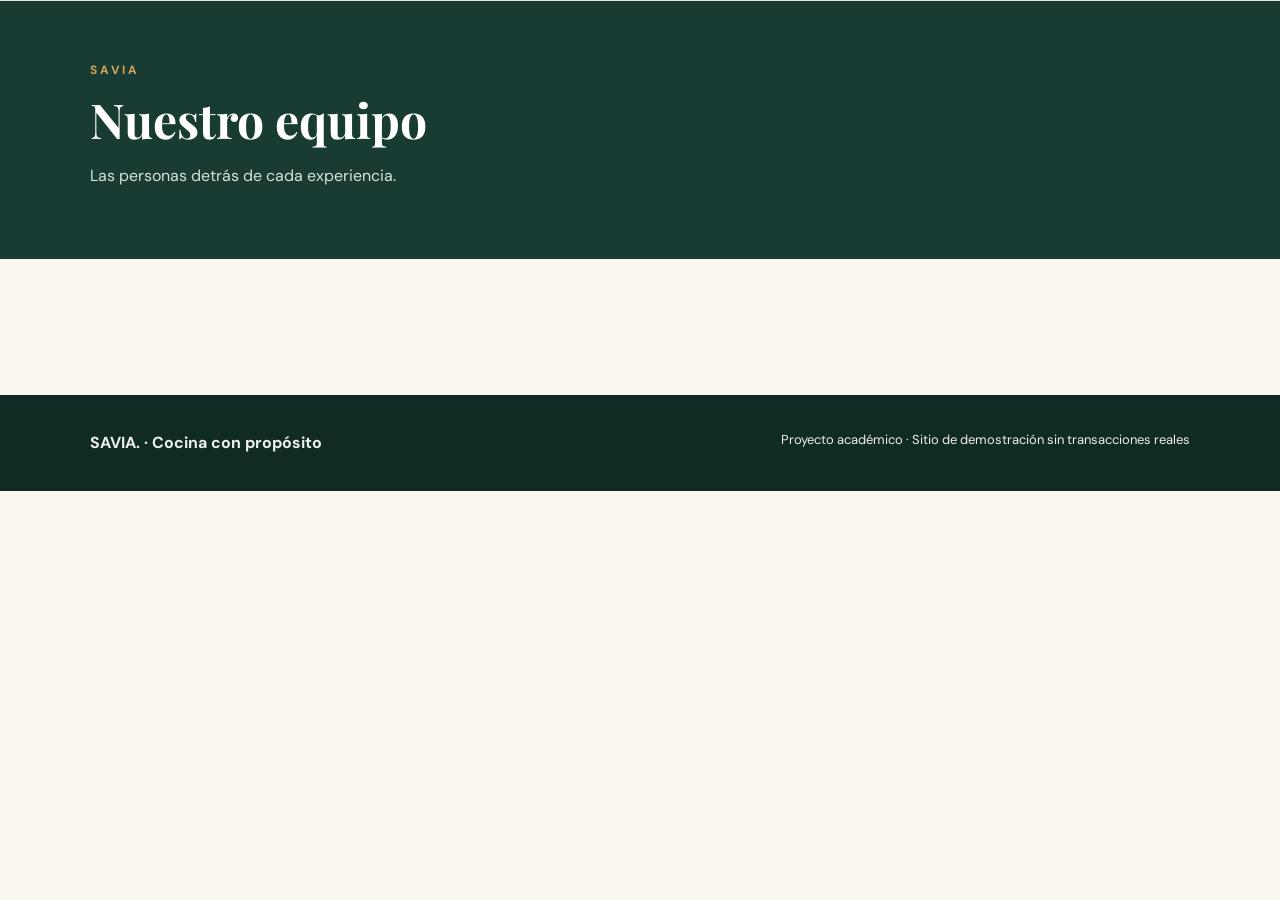
==== pages/equipo.html @ 051cf6fc "Initial commit" ====
<!doctype html>
<html lang="es">
  <head>
    <meta charset="utf-8" />
    <meta content="width=device-width, initial-scale=1.0" name="viewport" />
    <title>SAVIA | Nuestro equipo</title>
    <link href="../css/styles.css" rel="stylesheet" />
  </head>
  <body>
    <header class="site-header">
      <!-- Espacio de trabajo: está pendiente de implementación. -->
    </header>

    <section class="page-hero">
      <div class="container">
        <span class="eyebrow"> SAVIA </span>
        <h1>Nuestro equipo</h1>
        <p>Las personas detr&aacute;s de cada experiencia.</p>
      </div>
    </section>
    <main class="section container">
      <!-- Espacio de trabajo: esta página está pendiente de implementación. -->
    </main>
    <footer class="site-footer">
      <div class="container footer-inner">
        <strong> SAVIA. &middot; Cocina con prop&oacute;sito </strong>
        <p>
          Proyecto acad&eacute;mico &middot; Sitio de demostraci&oacute;n sin
          transacciones reales
        </p>
      </div>
    </footer>
  </body>
</html>
---- css/styles.css ----
@import url("https://fonts.googleapis.com/css2?family=DM+Sans:wght@400;500;600;700&family=Playfair+Display:wght@600;700&display=swap");
:root {
  --forest: #183c33;
  --cream: #faf7f0;
  --gold: #d7a45b;
  --ink: #27352f;
  --mute: #5f6963;
}
* {
  box-sizing: border-box;
}
body {
  margin: 0;
  background: var(--cream);
  color: var(--ink);
  font-family: "DM Sans", Arial, sans-serif;
  line-height: 1.6;
}
h1,
h2,
h3 {
  font-family: "Playfair Display", Georgia, serif;
  line-height: 1.15;
}
a {
  color: inherit;
  text-decoration: none;
}
img {
  display: block;
  max-width: 100%;
}
.container {
  width: min(1100px, calc(100% - 40px));
  margin-inline: auto;
}
.site-header {
  background: #fff;
  border-bottom: 1px solid #e8e7df;
}
.nav-inner {
  display: flex;
  align-items: center;
  justify-content: space-between;
  gap: 24px;
  min-height: 78px;
}
.logo {
  font-family: Georgia, serif;
  font-size: 29px;
  font-weight: bold;
  letter-spacing: 3px;
  color: var(--forest);
}
.nav-links {
  display: flex;
  align-items: center;
  gap: 23px;
  flex-wrap: wrap;
}
.nav-links a {
  font-size: 14px;
  font-weight: 700;
}
.nav-links a:hover,
.nav-links a[aria-current="page"] {
  color: #a17034;
}
.hero {
  background: var(--forest);
  color: white;
}
.hero-grid {
  display: grid;
  grid-template-columns: 1.1fr 0.9fr;
  gap: 40px;
  align-items: center;
  min-height: 440px;
  padding-block: 55px;
}
.hero h1 {
  font-size: clamp(36px, 5vw, 65px);
  margin: 10px 0 20px;
}
.hero p {
  max-width: 540px;
  color: #dce6df;
}
.hero img {
  width: 100%;
  border-radius: 18px;
  box-shadow: 0 18px 45px #071f183d;
}
.eyebrow {
  text-transform: uppercase;
  letter-spacing: 3px;
  font-size: 12px;
  font-weight: 700;
  color: var(--gold);
}
.btn {
  display: inline-block;
  background: var(--gold);
  color: #21372d;
  padding: 12px 25px;
  border-radius: 4px;
  font-weight: 700;
  margin-top: 10px;
}
.btn:hover {
  filter: brightness(0.93);
}
.section {
  padding-block: 68px;
}
.section h2 {
  font-size: 36px;
  margin: 0 0 15px;
}
.muted {
  color: var(--mute);
}
.feature-layout {
  display: flex;
  flex-direction: column;
  gap: 24px;
  margin-top: 30px;
}
.tile {
  background: white;
  border-radius: 14px;
  overflow: hidden;
  box-shadow: 0 5px 25px #173b2d13;
  flex: 1;
}
.tile img {
  height: 190px;
  width: 100%;
  object-fit: cover;
}
.tile-copy {
  padding: 23px;
}
.tile h3 {
  font-size: 24px;
  margin: 0 0 10px;
}
.tile p {
  margin: 0;
}
.statement {
  background: #ecf1e9;
  padding: 26px;
  border-left: 5px solid var(--gold);
  border-radius: 5px;
  margin-top: 38px;
}
.statement p {
  margin: 0;
}
.statement-title {
  font-size: 19px;
  font-weight: 700;
  color: var(--forest);
}
.section-heading {
  max-width: 690px;
}
.site-footer {
  background: #102b24;
  color: #eee;
  padding: 35px 0;
}
.footer-inner {
  display: flex;
  justify-content: space-between;
  gap: 20px;
  flex-wrap: wrap;
}
.footer-inner p {
  margin: 0;
  font-size: 13px;
}
.page-hero {
  background: var(--forest);
  color: white;
  padding: 55px 0;
}
.page-hero h1 {
  font-size: 48px;
  margin: 10px 0;
}
.page-hero p {
  max-width: 650px;
  color: #d5e4db;
}
.page-grid {
  display: grid;
  grid-template-columns: repeat(3, minmax(0, 1fr));
  gap: 24px;
  margin-top: 28px;
}
.page-grid .tile img {
  height: 185px;
}
.cta {
  padding: 22px;
  margin-top: 30px;
  background: #edf1ea;
  border-radius: 10px;
  font-weight: 600;
}
@media (max-width: 760px) {
  .nav-inner {
    align-items: flex-start;
    flex-direction: column;
    padding-block: 18px;
  }
  .nav-links {
    gap: 12px;
  }
  .hero-grid {
    grid-template-columns: 1fr;
  }
  .feature-layout {
    display: flex;
    flex-direction: column;
  }
  .page-grid {
    display: grid;
    grid-template-columns: 1fr;
  }
  .hero h1 {
    font-size: 39px;
  }
  .page-hero h1 {
    font-size: 37px;
  }
}
.card-highlight {
  border: 2px solid #d7a45b;
}

#hero-action {
  background: #bd4d58;
}
@media (max-width: 760px) {
  .nav-inner {
    flex-direction: row;
  }
  .nav-links {
    flex-wrap: nowrap;
  }
}
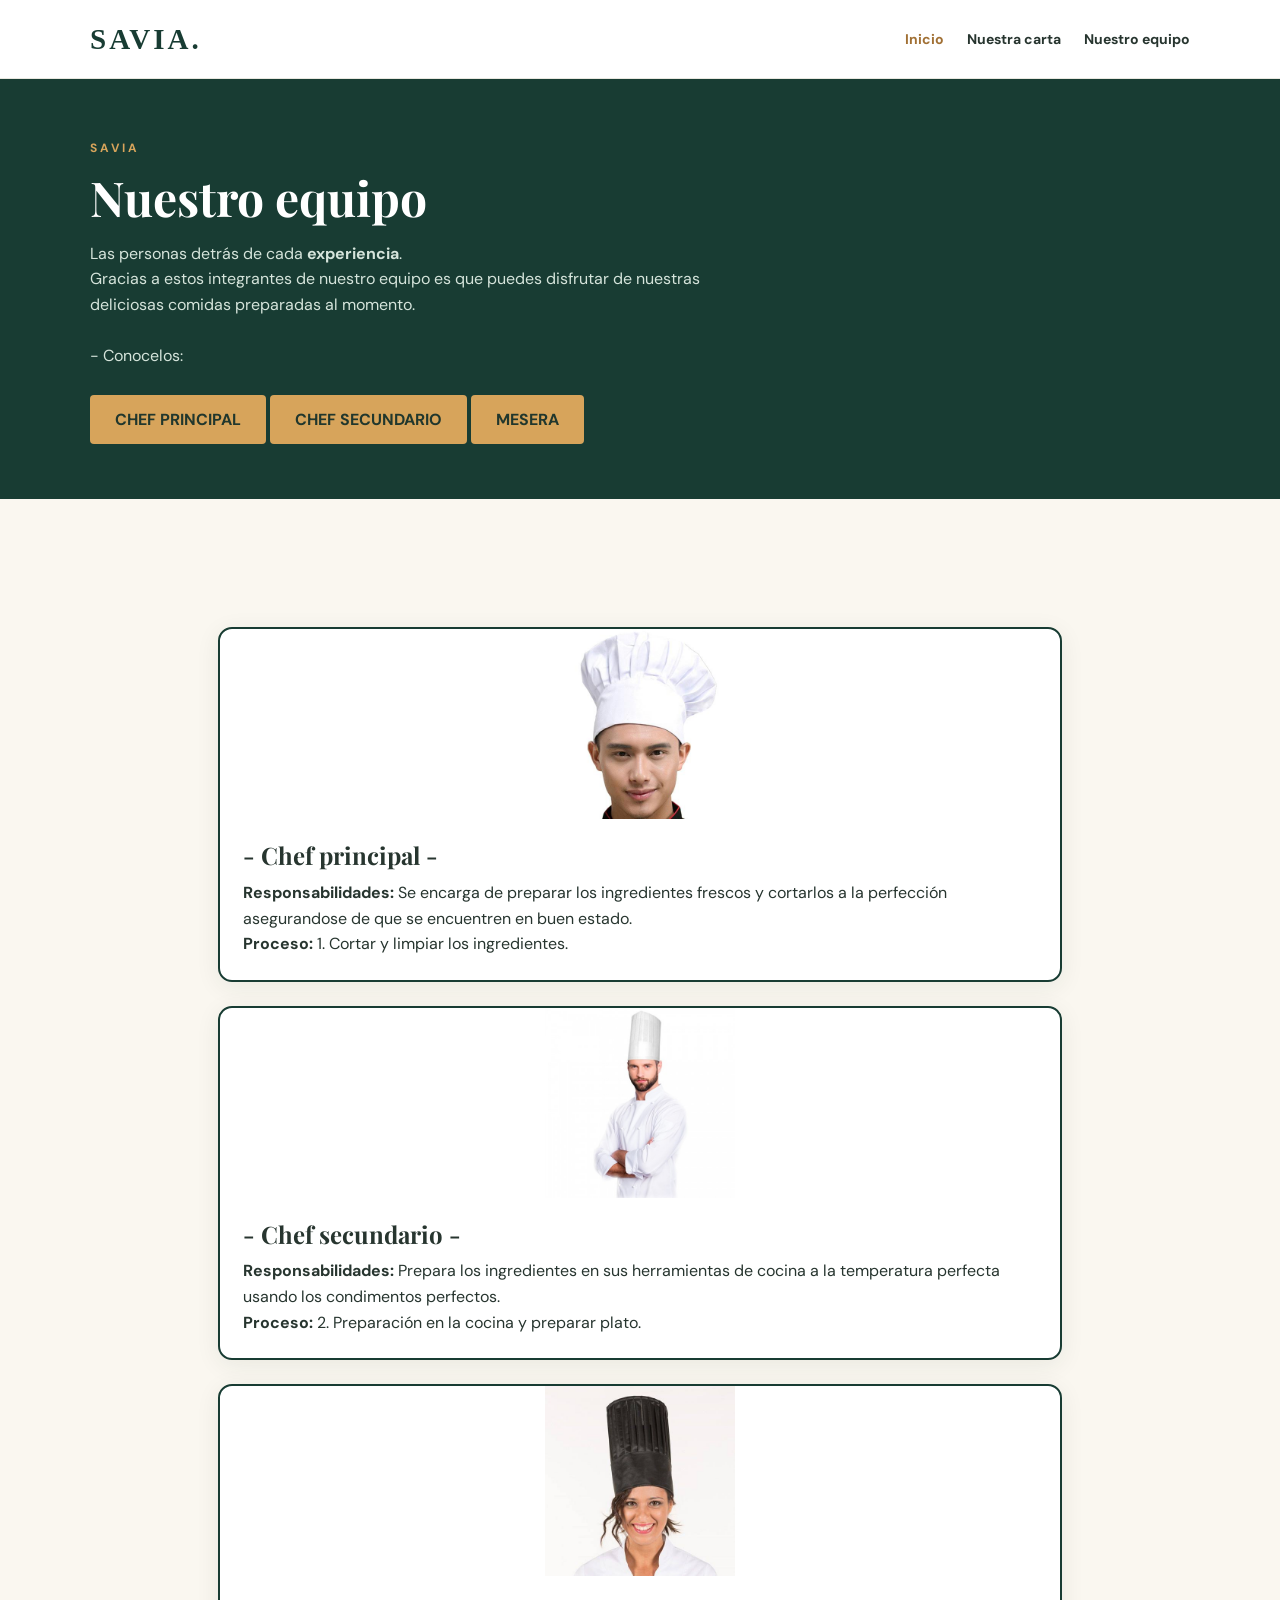
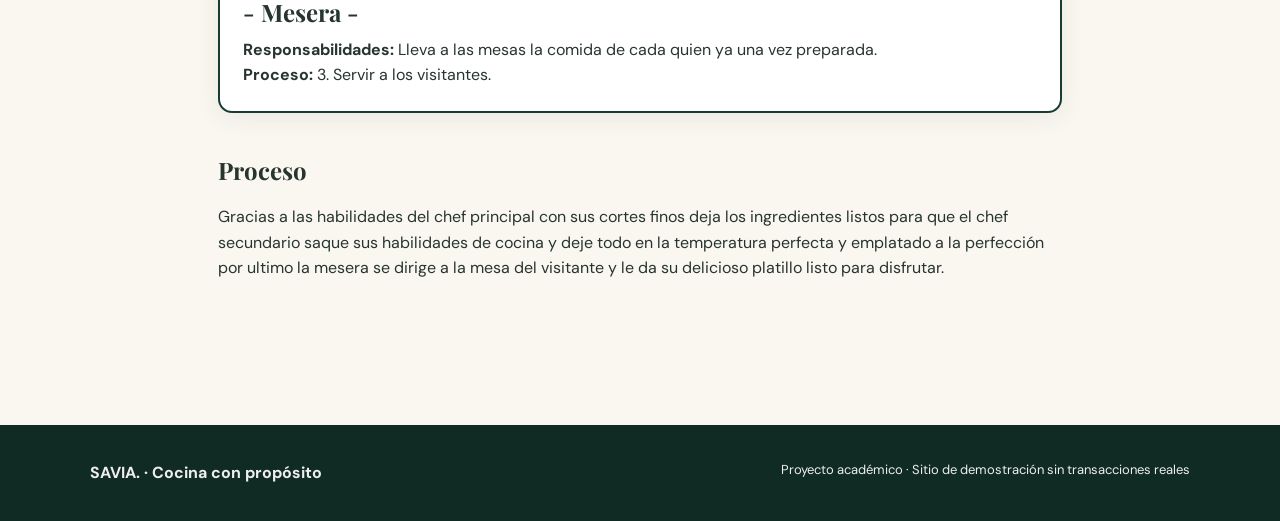
==== commit ec35e261: "Boton en el nav para ir a nuestro equipo desde index.html" ====
--- a/pages/equipo.html
+++ b/pages/equipo.html
@@ -8,19 +8,106 @@
   </head>
   <body>
     <header class="site-header">
-      <!-- Espacio de trabajo: está pendiente de implementación. -->
+      <div class="container nav-inner">
+        <a class="logo" href="../index.html"> SAVIA. </a>
+        <nav aria-label="Navegaci&oacute;n principal" class="nav-links">
+          <a aria-current="page" href="../index.html"> Inicio </a>
+          <a class="nav-contact" href="menu.html"> Nuestra carta </a>
+          <a href="equipo.html">Nuestro equipo</a>
+        </nav>
+      </div>
     </header>
-
+    <!-- HERO -->
     <section class="page-hero">
       <div class="container">
         <span class="eyebrow"> SAVIA </span>
         <h1>Nuestro equipo</h1>
-        <p>Las personas detr&aacute;s de cada experiencia.</p>
+        <p>
+          Las personas detr&aacute;s de cada <strong>experiencia</strong>.
+          <br />
+          Gracias a estos integrantes de nuestro equipo es que puedes disfrutar
+          de nuestras deliciosas comidas preparadas al momento.
+          <br />
+          <br />
+          - Conocelos:
+        </p>
+        <a class="btn" href="#chef-principal">CHEF PRINCIPAL</a>
+        <a class="btn" href="#chef-secundario">CHEF SECUNDARIO</a>
+        <a class="btn" href="#mesera">MESERA</a>
       </div>
     </section>
-    <main class="section container">
+
+    <!-- EQUIPO -->
+    <main class="section container equipo">
       <!-- Espacio de trabajo: esta página está pendiente de implementación. -->
+
+      <!-- 1 -->
+      <article class="tile tile-equipo" id="chef-principal">
+        <img
+          alt="Representación visual chef principal."
+          src="../images/equipo-1.jpg"
+        />
+        <div class="tile-copy">
+          <h3>- Chef principal -</h3>
+          <p>
+            <strong>Responsabilidades:</strong>
+            Se encarga de preparar los ingredientes frescos y cortarlos a la
+            perfección asegurandose de que se encuentren en buen estado.
+            <br />
+            <strong>Proceso:</strong> 1. Cortar y limpiar los ingredientes.
+          </p>
+        </div>
+      </article>
+
+      <!-- 2 -->
+      <article class="tile tile-equipo" id="chef-secundario">
+        <img
+          alt="Representación visual chef secundario."
+          src="../images/equipo-2.jpg"
+        />
+        <div class="tile-copy">
+          <h3>- Chef secundario -</h3>
+          <p>
+            <strong>Responsabilidades:</strong>
+            Prepara los ingredientes en sus herramientas de cocina a la
+            temperatura perfecta usando los condimentos perfectos.
+            <br />
+            <strong>Proceso:</strong> 2. Preparación en la cocina y preparar
+            plato.
+          </p>
+        </div>
+      </article>
+
+      <!-- 3 -->
+      <article class="tile tile-equipo" id="mesera">
+        <img
+          alt="Representación visual de la Mesera."
+          src="../images/equipo-3.jpg"
+        />
+        <div class="tile-copy">
+          <h3>- Mesera -</h3>
+          <p>
+            <strong>Responsabilidades:</strong>
+            Lleva a las mesas la comida de cada quien ya una vez preparada.
+            <br />
+            <strong>Proceso:</strong> 3. Servir a los visitantes.
+          </p>
+        </div>
+      </article>
+
+      <!-- COMO COLABORAN PARA EL PROCESO JUNTOS-->
+      <article>
+        <h1>Proceso</h1>
+        <p>
+          Gracias a las habilidades del chef principal con sus cortes finos deja
+          los ingredientes listos para que el chef secundario saque sus
+          habilidades de cocina y deje todo en la temperatura perfecta y
+          emplatado a la perfección por ultimo la mesera se dirige a la mesa del
+          visitante y le da su delicioso platillo listo para disfrutar.
+        </p>
+      </article>
     </main>
+
     <footer class="site-footer">
       <div class="container footer-inner">
         <strong> SAVIA. &middot; Cocina con prop&oacute;sito </strong>
--- a/css/styles.css
+++ b/css/styles.css
@@ -122,7 +122,7 @@
 }
 .feature-layout {
   display: flex;
-  flex-direction: column;
+  flex-direction: row;
   gap: 24px;
   margin-top: 30px;
 }
@@ -133,11 +133,30 @@
   box-shadow: 0 5px 25px #173b2d13;
   flex: 1;
 }
+
 .tile img {
   height: 190px;
   width: 100%;
   object-fit: cover;
 }
+
+.equipo {
+  display: flex;
+  padding: 10%;
+  flex-direction: column;
+  gap: 24px;
+}
+
+.tile-equipo {
+  border: 2px solid #183c33;
+}
+
+.tile-equipo img {
+  object-fit: scale-down;
+  display: flex;
+  justify-content: center;
+}
+
 .tile-copy {
   padding: 23px;
 }
@@ -242,7 +261,7 @@
 }
 
 #hero-action {
-  background: #bd4d58;
+  background: #d7a45b;
 }
 @media (max-width: 760px) {
   .nav-inner {
@@ -252,3 +271,9 @@
     flex-wrap: nowrap;
   }
 }
+
+@media (max-width: 375px) {
+  .nav-inner {
+    flex-direction: column;
+  }
+}
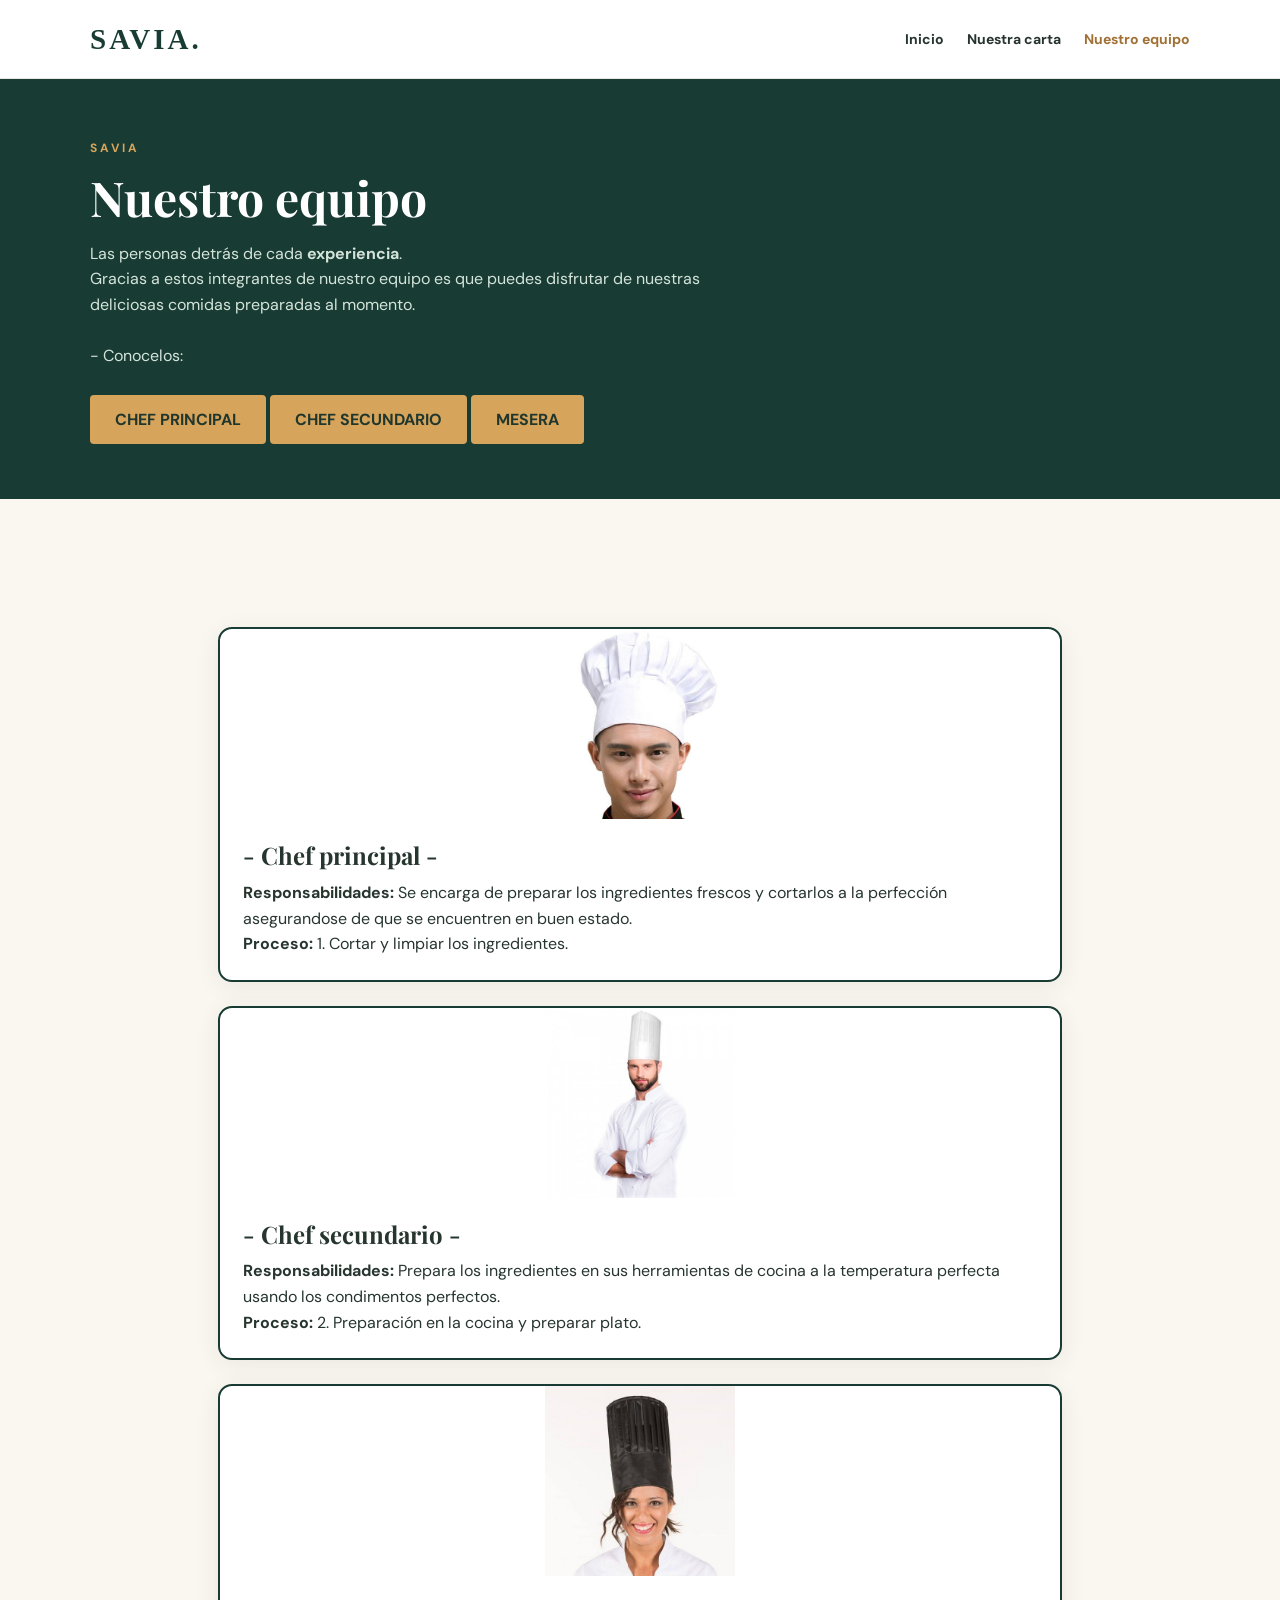
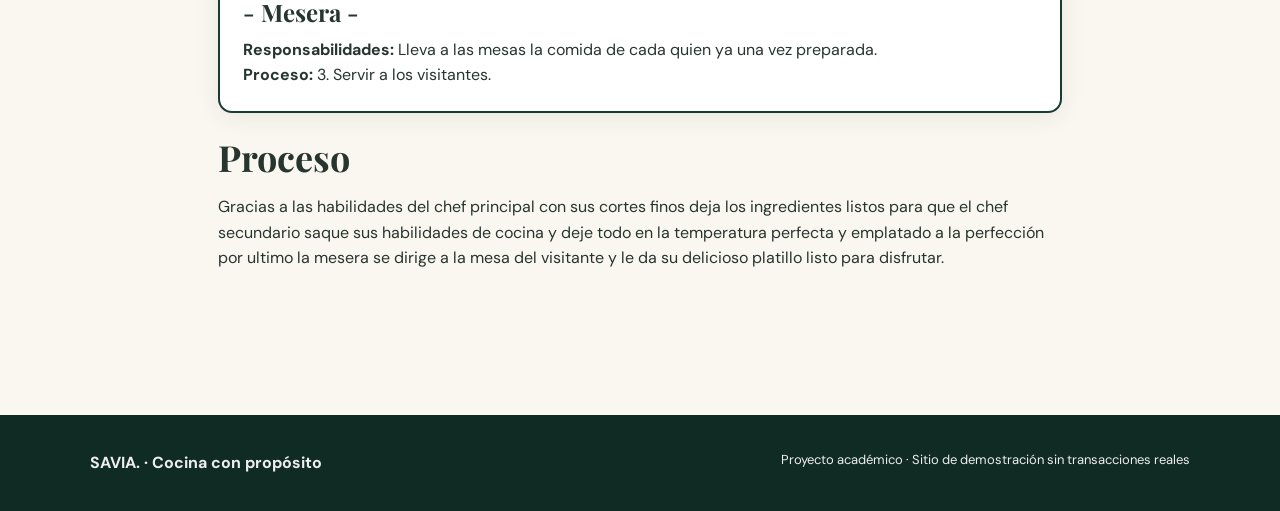
==== commit 228680d6: "Mover estilos de equipo a css aparte y correciones" ====
--- a/pages/equipo.html
+++ b/pages/equipo.html
@@ -5,15 +5,16 @@
     <meta content="width=device-width, initial-scale=1.0" name="viewport" />
     <title>SAVIA | Nuestro equipo</title>
     <link href="../css/styles.css" rel="stylesheet" />
+    <link href="../css/equipo.css" rel="stylesheet" />
   </head>
   <body>
     <header class="site-header">
       <div class="container nav-inner">
         <a class="logo" href="../index.html"> SAVIA. </a>
         <nav aria-label="Navegaci&oacute;n principal" class="nav-links">
-          <a aria-current="page" href="../index.html"> Inicio </a>
+          <a href="../index.html"> Inicio </a>
           <a class="nav-contact" href="menu.html"> Nuestra carta </a>
-          <a href="equipo.html">Nuestro equipo</a>
+          <a aria-current="page" href="equipo.html">Nuestro equipo</a>
         </nav>
       </div>
     </header>
@@ -39,8 +40,6 @@
 
     <!-- EQUIPO -->
     <main class="section container equipo">
-      <!-- Espacio de trabajo: esta página está pendiente de implementación. -->
-
       <!-- 1 -->
       <article class="tile tile-equipo" id="chef-principal">
         <img
@@ -97,7 +96,7 @@
 
       <!-- COMO COLABORAN PARA EL PROCESO JUNTOS-->
       <article>
-        <h1>Proceso</h1>
+        <h2>Proceso</h2>
         <p>
           Gracias a las habilidades del chef principal con sus cortes finos deja
           los ingredientes listos para que el chef secundario saque sus
--- a/css/styles.css
+++ b/css/styles.css
@@ -126,6 +126,7 @@
   gap: 24px;
   margin-top: 30px;
 }
+
 .tile {
   background: white;
   border-radius: 14px;
@@ -134,27 +135,25 @@
   flex: 1;
 }
 
+.menu{
+ display: flex;
+ flex-direction: column;
+ gap: 40px
+ 
+}
+
+.tile-menu{
+  border: 3px solid green;
+}
+
+.tile-menu img{
+ object-fit: scale-down;
+}
+
 .tile img {
   height: 190px;
   width: 100%;
   object-fit: cover;
-}
-
-.equipo {
-  display: flex;
-  padding: 10%;
-  flex-direction: column;
-  gap: 24px;
-}
-
-.tile-equipo {
-  border: 2px solid #183c33;
-}
-
-.tile-equipo img {
-  object-fit: scale-down;
-  display: flex;
-  justify-content: center;
 }
 
 .tile-copy {
@@ -245,6 +244,7 @@
     display: flex;
     flex-direction: column;
   }
+
   .page-grid {
     display: grid;
     grid-template-columns: 1fr;
--- a/css/equipo.css
+++ b/css/equipo.css
@@ -0,0 +1,16 @@
+.equipo {
+  display: flex;
+  padding: 10%;
+  flex-direction: column;
+  gap: 24px;
+}
+
+.tile-equipo {
+  border: 2px solid #183c33;
+}
+
+.tile-equipo img {
+  object-fit: scale-down;
+  display: flex;
+  justify-content: center;
+}
